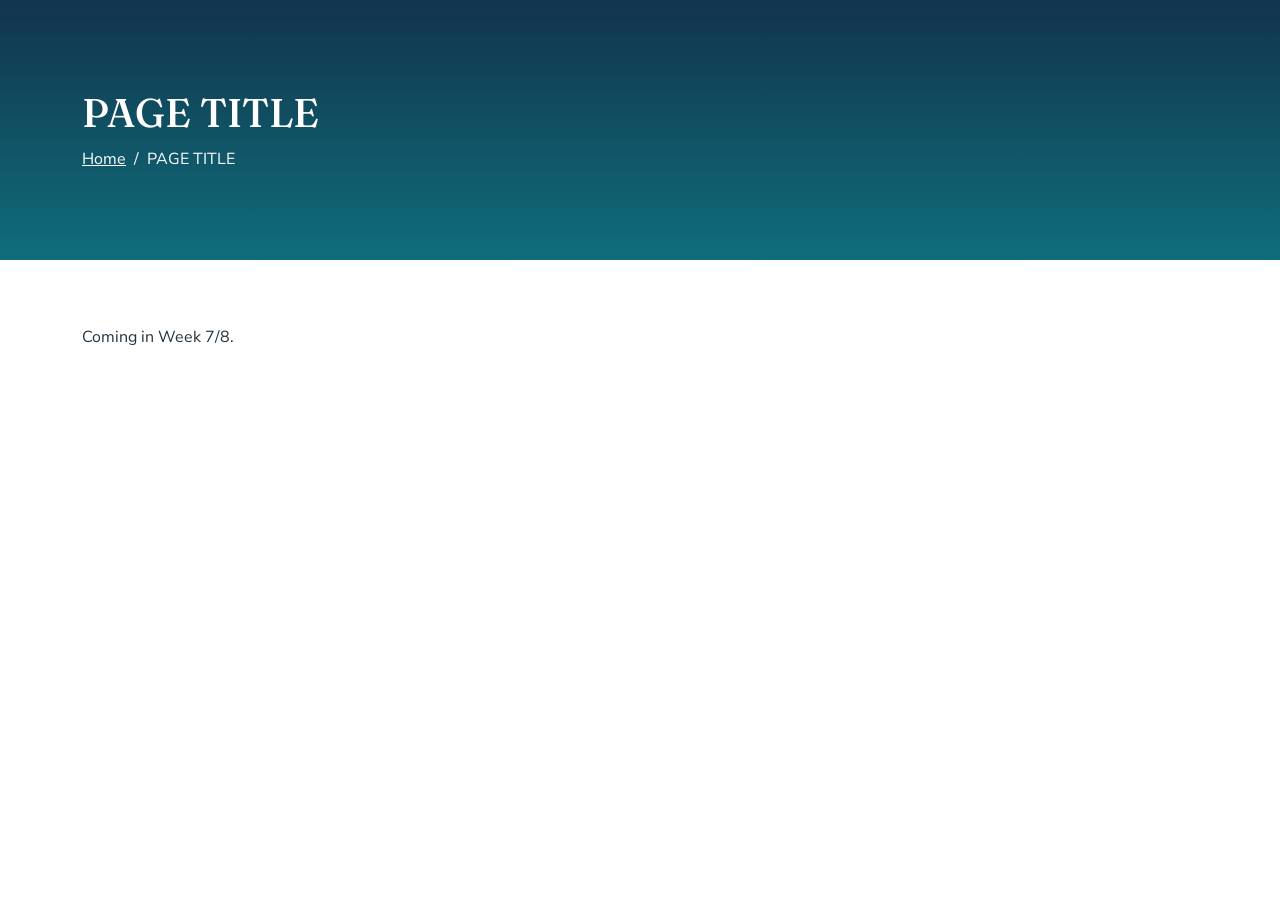
==== packages.html @ cfc93d05 "Project setup and completed Week 6 work" ====
<!DOCTYPE html>
<html lang="en">
<head>
<meta charset="UTF-8">
<meta name="viewport" content="width=device-width, initial-scale=1">
<meta name="description" content="PAGE TITLE | Anmol Lab">
<title>PAGE TITLE | Anmol Lab</title>
<link href="https://cdn.jsdelivr.net/npm/bootstrap@5.3.3/dist/css/bootstrap.min.css" rel="stylesheet">
<link href="https://fonts.googleapis.com/css2?family=Fraunces:wght@600;700&family=Nunito+Sans:wght@400;600;700&display=swap" rel="stylesheet">
<link href="https://cdnjs.cloudflare.com/ajax/libs/font-awesome/6.5.2/css/all.min.css" rel="stylesheet">
<link href="https://cdn.jsdelivr.net/npm/aos@2.3.4/dist/aos.css" rel="stylesheet">
<link href="css/style.css" rel="stylesheet">
</head>
<body>
<div id="site-header"></div>
<main>
<section class="page-banner"><div class="container">
  <h1>PAGE TITLE</h1>
  <nav aria-label="breadcrumb"><ol class="breadcrumb">
    <li class="breadcrumb-item"><a href="index.html">Home</a></li>
    <li class="breadcrumb-item active" aria-current="page">PAGE TITLE</li>
  </ol></nav>
</div></section>
<section class="section"><div class="container"><p>Coming in Week 7/8.</p></div></section>
</main>
<div id="site-footer"></div>
<script src="https://cdn.jsdelivr.net/npm/bootstrap@5.3.3/dist/js/bootstrap.bundle.min.js"></script>
<script src="https://cdn.jsdelivr.net/npm/aos@2.3.4/dist/aos.js"></script>
<script src="js/main.js"></script>
</body>
</html>
---- css/style.css ----
/* Anmol Lab: colors/fonts only via :root variables. Replace with logo colors from mentor. */
:root{
  --color-primary:#0e7c86; --color-primary-dark:#0a5c64; --color-navy:#12344d;
  --color-accent:#f2a33a; --color-accent-dark:#d98a1f;
  --color-bg:#ffffff; --color-bg-alt:#f2f8f8; --color-text:#25343f; --color-muted:#5d6e7a; --color-white:#ffffff;
  --font-heading:'Fraunces',Georgia,serif; --font-body:'Nunito Sans',Arial,sans-serif;
  --radius:10px; --section-space:64px;
}
body{font-family:var(--font-body);color:var(--color-text);background:var(--color-bg);font-size:1rem;line-height:1.65;overflow-x:hidden}
h1,h2,h3,h4{font-family:var(--font-heading);color:var(--color-navy);line-height:1.25}
a{color:var(--color-primary)}
:focus-visible{outline:3px solid var(--color-accent);outline-offset:2px}
.section{padding:var(--section-space) 0}.section-alt{background:var(--color-bg-alt)}
.section-title{font-size:clamp(1.5rem,3vw,2rem);margin-bottom:1.75rem}
.note{color:var(--color-muted);font-style:italic}
.btn{border-radius:var(--radius);font-weight:700;padding:.6rem 1.25rem}
.btn-accent{background:var(--color-accent);color:var(--color-navy);border:0}
.btn-accent:hover{background:var(--color-accent-dark);color:var(--color-navy)}
.btn-primary-lab{background:var(--color-primary);color:var(--color-white);border:0}
.btn-primary-lab:hover{background:var(--color-primary-dark);color:var(--color-white)}
/* top bar */
.top-bar{background:var(--color-navy);color:var(--color-white);font-size:.875rem;padding:.4rem 0}
.top-bar a{color:var(--color-white);text-decoration:none}
.top-bar .container{display:flex;justify-content:space-between;gap:1rem;flex-wrap:wrap}
@media(max-width:767px){.top-bar .tb-hide{display:none}.top-bar .container{justify-content:center}}
/* navbar */
.site-nav{position:sticky;top:0;z-index:1030;background:var(--color-white);box-shadow:0 1px 8px rgba(18,52,77,.12)}
.site-nav .navbar-brand{font-family:var(--font-heading);font-weight:700;color:var(--color-navy)}
.site-nav .navbar-brand img{height:44px;width:auto}
.site-nav .nav-link{color:var(--color-navy);font-weight:600}
.site-nav .nav-link.active,.site-nav .nav-link:hover{color:var(--color-primary);border-bottom:2px solid var(--color-primary)}
/* hero */
.hero{background:linear-gradient(rgba(18,52,77,.82),rgba(14,124,134,.78)),var(--color-navy);color:var(--color-white);padding:88px 0}
.hero h1{color:var(--color-white);font-size:clamp(2rem,5vw,3.4rem);max-width:14ch}
.hero .lead{max-width:48ch;margin:1rem 0 1.5rem}
.search-box{display:flex;gap:.5rem;max-width:560px;margin-bottom:1.25rem}
.hero-btns{display:flex;gap:.75rem;flex-wrap:wrap}
/* cards */
.cat-card,.item-card,.why-item,.step,.mv-card,.team-card{display:block;background:var(--color-white);border:1px solid #dbe7ea;border-radius:var(--radius);padding:1.25rem;height:100%}
.cat-card{text-align:center;text-decoration:none;color:var(--color-navy);font-weight:700}
.cat-card i,.why-item i,.mv-card i{display:block;font-size:1.8rem;color:var(--color-primary);margin-bottom:.5rem}
.cat-card:hover{border-color:var(--color-primary)}
.item-card .price{font-weight:700;color:var(--color-primary-dark);font-size:1.15rem}
.item-card .meta{color:var(--color-muted);font-size:.9rem;margin:0 0 .5rem}
.step-num{display:inline-grid;place-items:center;width:40px;height:40px;border-radius:50%;background:var(--color-primary);color:var(--color-white);font-weight:700;margin-bottom:.5rem}
.hours-list{list-style:none;padding:0}.hours-list li{display:flex;justify-content:space-between;border-bottom:1px solid #dbe7ea;padding:.4rem 0}
.map-box{min-height:280px;display:grid;place-items:center;text-align:center;padding:1rem;border:2px dashed var(--color-primary);border-radius:var(--radius);color:var(--color-muted)}
.cta-banner{background:var(--color-primary);color:var(--color-white);text-align:center;padding:56px 0}
.cta-banner h2{color:var(--color-white);margin-bottom:1rem}
/* inner banner */
.page-banner{background:linear-gradient(rgba(18,52,77,.85),rgba(14,124,134,.8)),var(--color-navy);min-height:260px;display:flex;align-items:center;color:var(--color-white)}
.page-banner h1{color:var(--color-white)}
.page-banner .breadcrumb{margin:0}.page-banner a,.page-banner .breadcrumb-item.active,.breadcrumb-item+.breadcrumb-item::before{color:var(--color-white)}
.story-img,.gallery-img,.team-card img{width:100%;height:auto;border-radius:var(--radius);object-fit:cover;background:var(--color-bg-alt);aspect-ratio:4/3}
.team-card{text-align:center}
/* footer */
.site-footer{background:var(--color-navy);color:#d6e3ea;padding:56px 0 0}
.site-footer h4{color:var(--color-white);font-size:1.1rem}
.site-footer a{color:#d6e3ea;text-decoration:none}.site-footer a:hover{color:var(--color-accent)}
.site-footer ul{list-style:none;padding:0}.site-footer li{margin-bottom:.4rem}
.footer-notice{border-top:1px solid rgba(255,255,255,.2);margin-top:2rem;padding:1rem 0;font-size:.9rem}
.footer-bottom{background:rgba(0,0,0,.25);text-align:center;padding:.8rem 0;font-size:.875rem}
/* floating */
.float-btn{position:fixed;right:16px;z-index:1040;width:48px;height:48px;border-radius:50%;display:grid;place-items:center;border:0;color:var(--color-white);font-size:1.4rem;text-decoration:none}
.wa-btn{bottom:16px;background:#25d366}
.top-btn{bottom:76px;background:var(--color-primary);display:none}.top-btn.show{display:grid}
@media(prefers-reduced-motion:reduce){*{scroll-behavior:auto!important;transition:none!important}}
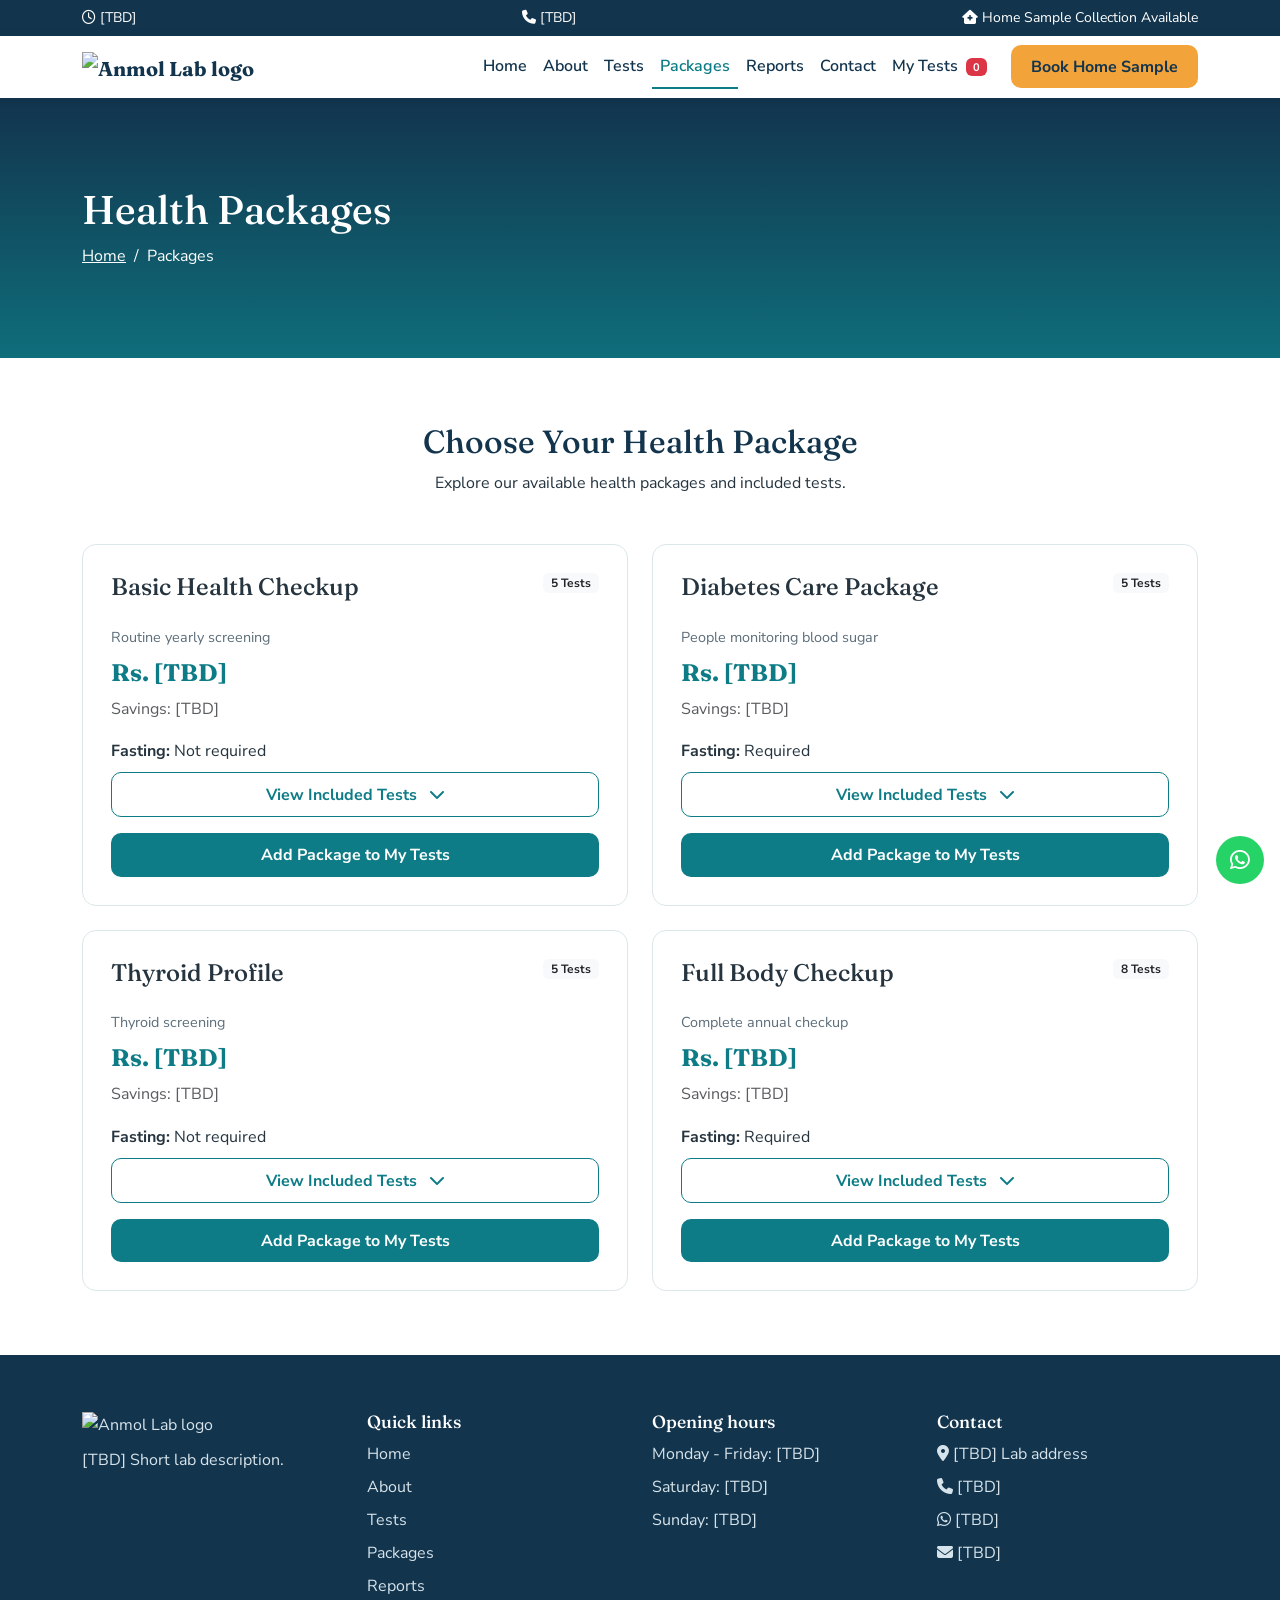
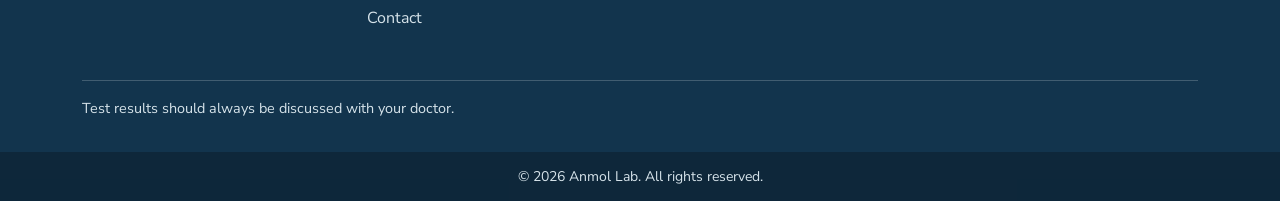
==== commit 9ab0e0ac: "Complete Thursday packages page" ====
--- a/packages.html
+++ b/packages.html
@@ -1,31 +1,74 @@
+
 <!DOCTYPE html>
 <html lang="en">
 <head>
 <meta charset="UTF-8">
 <meta name="viewport" content="width=device-width, initial-scale=1">
-<meta name="description" content="PAGE TITLE | Anmol Lab">
-<title>PAGE TITLE | Anmol Lab</title>
+<meta name="description" content="Explore health packages at Anmol Lab.">
+<title>Health Packages | Anmol Lab</title>
+
 <link href="https://cdn.jsdelivr.net/npm/bootstrap@5.3.3/dist/css/bootstrap.min.css" rel="stylesheet">
 <link href="https://fonts.googleapis.com/css2?family=Fraunces:wght@600;700&family=Nunito+Sans:wght@400;600;700&display=swap" rel="stylesheet">
 <link href="https://cdnjs.cloudflare.com/ajax/libs/font-awesome/6.5.2/css/all.min.css" rel="stylesheet">
 <link href="https://cdn.jsdelivr.net/npm/aos@2.3.4/dist/aos.css" rel="stylesheet">
 <link href="css/style.css" rel="stylesheet">
 </head>
+
 <body>
+
 <div id="site-header"></div>
+
 <main>
-<section class="page-banner"><div class="container">
-  <h1>PAGE TITLE</h1>
-  <nav aria-label="breadcrumb"><ol class="breadcrumb">
-    <li class="breadcrumb-item"><a href="index.html">Home</a></li>
-    <li class="breadcrumb-item active" aria-current="page">PAGE TITLE</li>
-  </ol></nav>
-</div></section>
-<section class="section"><div class="container"><p>Coming in Week 7/8.</p></div></section>
+
+  <!-- Page Banner -->
+  <section class="page-banner">
+    <div class="container">
+      <h1>Health Packages</h1>
+      <nav aria-label="breadcrumb">
+        <ol class="breadcrumb">
+          <li class="breadcrumb-item">
+            <a href="index.html">Home</a>
+          </li>
+          <li class="breadcrumb-item active" aria-current="page">
+            Packages
+          </li>
+        </ol>
+      </nav>
+    </div>
+  </section>
+
+  <!-- Packages Section -->
+  <section class="section">
+    <div class="container">
+
+      <div class="text-center mb-5">
+        <h2>Choose Your Health Package</h2>
+        <p>Explore our available health packages and included tests.</p>
+      </div>
+
+      <!-- Dynamic Packages -->
+      <div class="row g-4" id="packages-grid">
+
+        <div class="col-12 text-center">
+          <p>Loading packages...</p>
+        </div>
+
+      </div>
+
+    </div>
+  </section>
+
 </main>
+
 <div id="site-footer"></div>
+
 <script src="https://cdn.jsdelivr.net/npm/bootstrap@5.3.3/dist/js/bootstrap.bundle.min.js"></script>
 <script src="https://cdn.jsdelivr.net/npm/aos@2.3.4/dist/aos.js"></script>
+
+<script src="js/tests.js"></script>
+<script src="js/packages.js"></script>
 <script src="js/main.js"></script>
+<script src="js/packages-page.js"></script>
+
 </body>
-</html>+</html>
--- a/css/style.css
+++ b/css/style.css
@@ -64,4 +64,68 @@
 .float-btn{position:fixed;right:16px;z-index:1040;width:48px;height:48px;border-radius:50%;display:grid;place-items:center;border:0;color:var(--color-white);font-size:1.4rem;text-decoration:none}
 .wa-btn{bottom:16px;background:#25d366}
 .top-btn{bottom:76px;background:var(--color-primary);display:none}.top-btn.show{display:grid}
-@media(prefers-reduced-motion:reduce){*{scroll-behavior:auto!important;transition:none!important}}+@media(prefers-reduced-motion:reduce){*{scroll-behavior:auto!important;transition:none!important}}
+
+/* Wednesday: My Tests summary bar */
+.my-tests-summary {
+  position: fixed;
+  bottom: 0;
+  left: 0;
+  width: 100%;
+  z-index: 1020;
+  background: #ffffff;
+  padding: 14px 0;
+  box-shadow: 0 -3px 15px rgba(18, 52, 77, 0.12);
+  border-top: 1px solid #dbe7ea;
+}
+
+#my-tests-list .border {
+  border-color: #dbe7ea !important;
+}
+
+#my-tests-badge {
+  margin-left: 4px;
+  font-size: 11px;
+}
+
+/* Thursday: Packages Page */
+
+.package-card {
+  padding: 28px;
+  border: 1px solid #dbe7ea;
+  border-radius: 14px;
+  background: #ffffff;
+  transition: transform 0.3s ease, box-shadow 0.3s ease;
+}
+
+.package-card:hover {
+  transform: translateY(-5px);
+  box-shadow: 0 8px 25px rgba(18, 52, 77, 0.10);
+}
+
+.package-price h4 {
+  color: #0e7c86;
+  font-weight: 700;
+}
+
+.included-tests {
+  background: #f7fafb;
+  border-radius: 8px;
+  padding: 10px;
+}
+
+.included-tests .list-group-item {
+  background: transparent;
+  font-size: 14px;
+  padding: 10px 5px;
+}
+
+.btn-outline-primary-lab {
+  border: 1px solid #0e7c86;
+  color: #0e7c86;
+}
+
+.btn-outline-primary-lab:hover {
+  background: #0e7c86;
+  color: #ffffff;
+}
